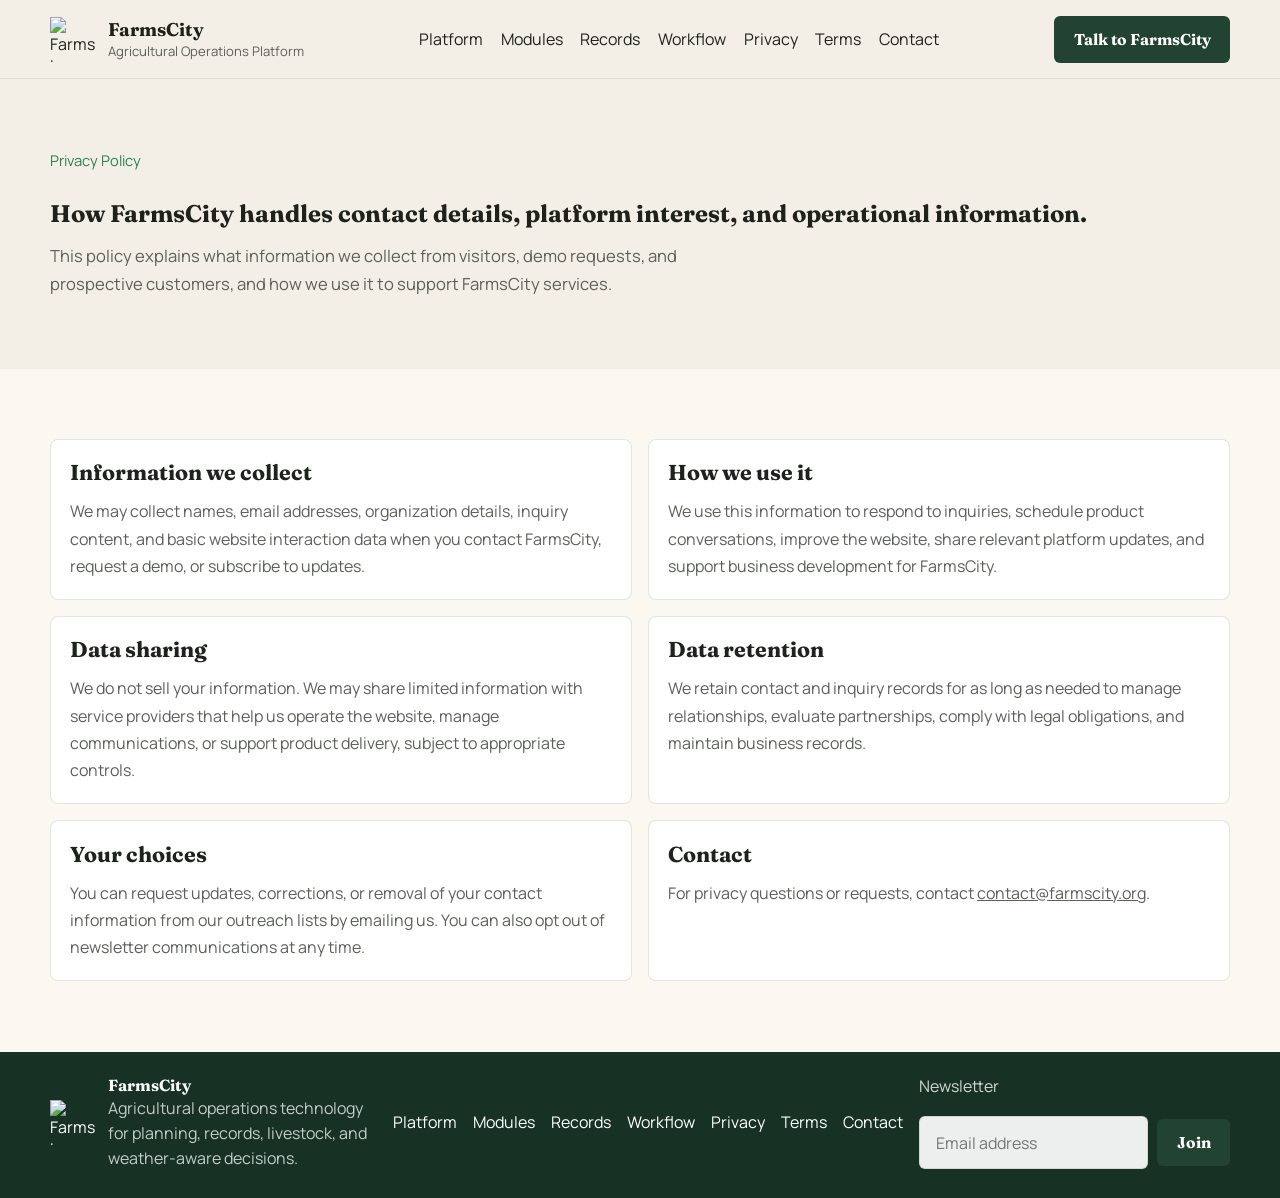
==== privacy.html @ 6cf919f9 "Update FarmsCity website content and legal pages" ====
<!DOCTYPE html>
<html lang="en">
<head>
  <meta charset="UTF-8">
  <meta name="viewport" content="width=device-width, initial-scale=1.0">
  <meta name="description" content="FarmsCity privacy policy for platform visitors, prospects, and farm operations partners.">
  <title>FarmsCity | Privacy Policy</title>
  <link rel="preconnect" href="https://fonts.googleapis.com">
  <link rel="preconnect" href="https://fonts.gstatic.com" crossorigin>
  <link href="https://fonts.googleapis.com/css2?family=Fraunces:opsz,wght@9..144,600;9..144,700&family=Manrope:wght@400;500;600;700&display=swap" rel="stylesheet">
  <link rel="icon" href="logo-mark.svg" type="image/svg+xml">
  <link rel="stylesheet" href="style.css">
</head>
<body>
  <header class="site-header">
    <div class="shell nav-shell">
      <a class="brand-link" href="./index.html" aria-label="FarmsCity home">
        <img class="brand-mark" src="logo-mark.svg" alt="FarmsCity logo">
        <div class="brand-copy">
          <span class="brand-name">FarmsCity</span>
          <span class="brand-subtitle">Agricultural Operations Platform</span>
        </div>
      </a>
      <nav class="main-nav" aria-label="Primary navigation">
        <a href="./index.html#platform">Platform</a>
        <a href="./index.html#modules">Modules</a>
        <a href="./index.html#records">Records</a>
        <a href="./index.html#workflow">Workflow</a>
        <a href="./privacy.html">Privacy</a>
        <a href="./terms.html">Terms</a>
        <a href="./contact.html">Contact</a>
      </nav>
      <a class="button button-solid" href="./contact.html">Talk to FarmsCity</a>
    </div>
  </header>

  <main class="legal-main">
    <section class="section-band section-cream">
      <div class="shell legal-hero">
        <span class="kicker">Privacy Policy</span>
        <h1>How FarmsCity handles contact details, platform interest, and operational information.</h1>
        <p class="hero-intro">This policy explains what information we collect from visitors, demo requests, and prospective customers, and how we use it to support FarmsCity services.</p>
      </div>
    </section>

    <section class="section-band section-paper">
      <div class="shell legal-layout">
        <article class="legal-card">
          <h2>Information we collect</h2>
          <p>We may collect names, email addresses, organization details, inquiry content, and basic website interaction data when you contact FarmsCity, request a demo, or subscribe to updates.</p>
        </article>
        <article class="legal-card">
          <h2>How we use it</h2>
          <p>We use this information to respond to inquiries, schedule product conversations, improve the website, share relevant platform updates, and support business development for FarmsCity.</p>
        </article>
        <article class="legal-card">
          <h2>Data sharing</h2>
          <p>We do not sell your information. We may share limited information with service providers that help us operate the website, manage communications, or support product delivery, subject to appropriate controls.</p>
        </article>
        <article class="legal-card">
          <h2>Data retention</h2>
          <p>We retain contact and inquiry records for as long as needed to manage relationships, evaluate partnerships, comply with legal obligations, and maintain business records.</p>
        </article>
        <article class="legal-card">
          <h2>Your choices</h2>
          <p>You can request updates, corrections, or removal of your contact information from our outreach lists by emailing us. You can also opt out of newsletter communications at any time.</p>
        </article>
        <article class="legal-card">
          <h2>Contact</h2>
          <p>For privacy questions or requests, contact <a href="mailto:contact@farmscity.org">contact@farmscity.org</a>.</p>
        </article>
      </div>
    </section>
  </main>

  <footer class="site-footer">
    <div class="shell footer-shell">
      <div class="footer-brand">
        <img class="brand-mark" src="logo-mark.svg" alt="FarmsCity logo">
        <div>
          <strong>FarmsCity</strong>
          <p>Agricultural operations technology for planning, records, livestock, and weather-aware decisions.</p>
        </div>
      </div>
      <div class="footer-links">
        <a href="./index.html#platform">Platform</a>
        <a href="./index.html#modules">Modules</a>
        <a href="./index.html#records">Records</a>
        <a href="./index.html#workflow">Workflow</a>
        <a href="./privacy.html">Privacy</a>
        <a href="./terms.html">Terms</a>
        <a href="./contact.html">Contact</a>
      </div>
      <form class="footer-newsletter" action="#" method="post">
        <label for="privacy-footer-newsletter-email">Newsletter</label>
        <div class="footer-newsletter-row">
          <input id="privacy-footer-newsletter-email" type="email" name="footer-newsletter-email" placeholder="Email address" required>
          <button class="button button-solid" type="submit">Join</button>
        </div>
      </form>
    </div>
  </footer>
</body>
</html>
---- style.css ----
:root {
  --cream: #f3efe6;
  --paper: #fbf8f1;
  --sand: #e6dac1;
  --leaf: #234332;
  --leaf-deep: #173224;
  --green: #2f7f52;
  --green-soft: #c9dec6;
  --clay: #b56b42;
  --sky: #7eb7c7;
  --gold: #c89e41;
  --ink: #1d221d;
  --muted: #5b6058;
  --line: rgba(29, 34, 29, 0.12);
  --white: #ffffff;
}

*,
*::before,
*::after {
  box-sizing: border-box;
}

html {
  scroll-behavior: smooth;
}

body {
  margin: 0;
  font-family: "Manrope", sans-serif;
  color: var(--ink);
  background: var(--cream);
}

img {
  display: block;
  max-width: 100%;
}

a {
  color: inherit;
}

button,
input,
textarea {
  font: inherit;
}

h1,
h2,
h3,
strong,
.brand-name,
.button,
.board-title {
  font-family: "Fraunces", serif;
  font-weight: 700;
}

h1,
h2,
h3,
p {
  margin: 0;
}

.shell {
  width: min(1180px, calc(100% - 2rem));
  margin: 0 auto;
}

.site-header {
  position: sticky;
  top: 0;
  z-index: 10;
  background: rgba(243, 239, 230, 0.9);
  backdrop-filter: blur(12px);
  border-bottom: 1px solid rgba(29, 34, 29, 0.08);
}

.nav-shell {
  display: flex;
  align-items: center;
  justify-content: space-between;
  gap: 1rem;
  min-height: 4.9rem;
}

.brand-link,
.brand-copy {
  display: flex;
  align-items: center;
}

.brand-link {
  gap: 0.8rem;
  text-decoration: none;
}

.brand-mark {
  width: 2.8rem;
  height: 2.8rem;
}

.brand-copy {
  flex-direction: column;
  align-items: flex-start;
  gap: 0.1rem;
}

.brand-name {
  font-size: 1.15rem;
}

.brand-subtitle {
  font-size: 0.82rem;
  color: var(--muted);
}

.main-nav {
  display: flex;
  align-items: center;
  gap: 1.1rem;
}

.main-nav a,
.footer-links a {
  text-decoration: none;
}

.button {
  display: inline-flex;
  align-items: center;
  justify-content: center;
  min-height: 2.95rem;
  padding: 0 1.15rem;
  border: 1px solid transparent;
  border-radius: 6px;
  text-decoration: none;
  font-size: 0.98rem;
}

.button-solid {
  background: var(--leaf);
  color: var(--white);
}

.button-outline {
  border-color: rgba(23, 50, 36, 0.18);
  color: var(--leaf);
  background: rgba(255, 255, 255, 0.44);
}

.hero-band,
.section-band,
.site-footer {
  position: relative;
}

.hero-band {
  overflow: hidden;
  background:
    linear-gradient(180deg, rgba(243, 239, 230, 0.96), rgba(243, 239, 230, 0.98)),
    repeating-linear-gradient(90deg, rgba(35, 67, 50, 0.04) 0, rgba(35, 67, 50, 0.04) 1px, transparent 1px, transparent 110px);
}

.hero-shell {
  display: grid;
  grid-template-columns: minmax(0, 1fr) minmax(360px, 0.92fr);
  align-items: start;
  gap: 2rem;
  padding: 4.2rem 0 2.6rem;
}

.hero-copy {
  padding-top: 1rem;
}

.kicker {
  display: inline-block;
  margin-bottom: 0.9rem;
  color: var(--green);
  font-size: 0.92rem;
}

.kicker-light {
  color: #d7e9dc;
}

.hero-copy h1 {
  font-size: 4.8rem;
  line-height: 0.92;
  margin-bottom: 1rem;
}

.hero-intro,
.section-copy,
.closing-actions p,
.contact-hero .hero-intro {
  max-width: 42rem;
  font-size: 1.04rem;
  line-height: 1.7;
  color: var(--muted);
}

.hero-actions {
  display: flex;
  gap: 0.9rem;
  margin-top: 1.7rem;
}

.hero-metrics {
  display: grid;
  grid-template-columns: repeat(3, minmax(0, 1fr));
  gap: 1rem;
  margin-top: 2rem;
  padding-top: 1rem;
  border-top: 1px solid rgba(29, 34, 29, 0.12);
}

.hero-metrics strong,
.overview-strip span,
.step-no,
.panel-label,
.module-tag,
.ledger-row em,
.board-chip {
  display: inline-block;
  margin-bottom: 0.4rem;
}

.hero-metrics span {
  display: block;
  color: var(--muted);
  line-height: 1.55;
}

.hero-board {
  position: relative;
  overflow: hidden;
  padding: 1rem;
  border: 1px solid rgba(35, 67, 50, 0.12);
  border-radius: 8px;
  background: linear-gradient(180deg, rgba(255, 255, 255, 0.55), rgba(255, 255, 255, 0.78));
}

.hero-board-image {
  width: 100%;
  aspect-ratio: 1 / 1;
  object-fit: cover;
  border-radius: 6px;
}

.hero-board-overlay {
  position: absolute;
  inset: 1rem;
  display: grid;
  align-content: start;
  gap: 0.85rem;
  padding: 1rem;
  border-radius: 6px;
  background: linear-gradient(180deg, rgba(20, 34, 23, 0.12), rgba(20, 34, 23, 0.58));
}

.board-top {
  display: flex;
  justify-content: space-between;
  align-items: center;
  padding-bottom: 0.9rem;
}

.board-title {
  font-size: 1.1rem;
  color: var(--green);
}

.board-chip {
  min-height: 2rem;
  padding: 0.42rem 0.8rem 0.1rem;
  border-radius: 999px;
  background: rgba(35, 67, 50, 0.08);
  color: var(--leaf);
  font-size: 0.86rem;
}

.board-grid {
  display: grid;
  grid-template-columns: repeat(2, minmax(0, 1fr));
  gap: 0.85rem;
}

.field-panel,
.module-card,
.season-step,
.overview-strip,
.contact-panel,
.contact-form,
.legal-card {
  border-radius: 8px;
}

.card-image,
.ledger-image,
.contact-panel-image {
  width: 100%;
  object-fit: cover;
  border-radius: 6px;
}

.card-image,
.contact-panel-image {
  aspect-ratio: 16 / 9;
  margin-bottom: 0.9rem;
}

.ledger-image {
  aspect-ratio: 16 / 7;
  margin-bottom: 0.9rem;
}

.field-panel {
  min-height: 10.7rem;
  padding: 1rem;
  color: var(--leaf-deep);
}

.field-panel strong,
.module-card h3,
.season-step h3,
.overview-strip span,
.contact-panel h2,
.ledger-row strong {
  font-size: 1.15rem;
}

.field-panel p,
.module-card p,
.season-step p,
.overview-strip p,
.audience-list p,
.contact-panel p,
.contact-list li,
.ledger-row span,
.contact-note a {
  line-height: 1.6;
  color: var(--muted);
}

.field-panel-crop { background: linear-gradient(180deg, #d8ebd6, #eef7e8); }
.field-panel-weather { background: linear-gradient(180deg, #d6ebf0, #eef8fb); }
.field-panel-livestock { background: linear-gradient(180deg, #f0dfd3, #fbf0e7); }
.field-panel-records { background: linear-gradient(180deg, #f2ead2, #fbf5e1); }

.section-band {
  padding: 4.4rem 0;
}

.section-cream { background: var(--cream); }
.section-paper { background: var(--paper); }
.section-sand { background: var(--sand); }
.section-earth { background: var(--leaf-deep); }
.section-leaf { background: var(--leaf); }

.section-shell {
  display: grid;
  gap: 1rem;
  margin-bottom: 1.8rem;
}

.section-split {
  grid-template-columns: minmax(0, 0.86fr) minmax(280px, 0.92fr);
  align-items: end;
}

.section-shell h2,
.records-copy h2,
.contact-hero h1,
.closing-band h2,
.audience-grid h2 {
  font-size: 2.7rem;
  line-height: 1.05;
}

.heading-light {
  color: var(--white);
}

.overview-strips {
  display: grid;
  grid-template-columns: repeat(3, minmax(0, 1fr));
  gap: 1rem;
}

.overview-strip {
  padding: 1.1rem;
  background: rgba(255, 255, 255, 0.48);
  border: 1px solid rgba(29, 34, 29, 0.08);
}

.module-grid,
.season-line,
.audience-grid,
.contact-grid {
  display: grid;
  gap: 1rem;
}

.module-grid {
  grid-template-columns: repeat(3, minmax(0, 1fr));
}

.module-card {
  min-height: 13rem;
  padding: 1.15rem;
  background: rgba(255, 255, 255, 0.06);
  color: var(--white);
  border: 1px solid rgba(255, 255, 255, 0.08);
}

.module-card p {
  color: rgba(255, 255, 255, 0.78);
}

.module-tag,
.step-no {
  min-width: 2rem;
  font-size: 0.92rem;
  color: var(--white);
}

.module-green { background: linear-gradient(180deg, rgba(43, 97, 63, 0.95), rgba(28, 58, 39, 0.96)); }
.module-clay { background: linear-gradient(180deg, rgba(146, 86, 50, 0.95), rgba(77, 42, 22, 0.96)); }
.module-sky { background: linear-gradient(180deg, rgba(78, 132, 152, 0.96), rgba(31, 69, 86, 0.98)); }
.module-gold { background: linear-gradient(180deg, rgba(163, 127, 47, 0.96), rgba(83, 62, 17, 0.98)); }
.module-moss { background: linear-gradient(180deg, rgba(64, 106, 58, 0.96), rgba(34, 57, 30, 0.98)); }
.module-rust { background: linear-gradient(180deg, rgba(144, 77, 49, 0.96), rgba(67, 30, 16, 0.98)); }

.records-grid {
  display: grid;
  grid-template-columns: minmax(0, 0.92fr) minmax(320px, 0.88fr);
  gap: 1.2rem;
  align-items: start;
}

.records-ledger {
  padding: 1rem;
  border: 1px solid var(--line);
  border-radius: 8px;
  background: var(--white);
}

.ledger-head,
.ledger-row {
  display: grid;
  grid-template-columns: minmax(0, 1.2fr) minmax(130px, 1fr) 82px;
  gap: 0.8rem;
  align-items: center;
}

.ledger-head {
  padding: 0 0 0.8rem;
  color: var(--muted);
  font-size: 0.9rem;
  border-bottom: 1px solid var(--line);
}

.ledger-row {
  padding: 1rem 0;
  border-bottom: 1px solid rgba(29, 34, 29, 0.08);
}

.ledger-row:last-child {
  border-bottom: 0;
}

.ledger-row em {
  min-height: 2rem;
  padding: 0.38rem 0.72rem 0.1rem;
  border-radius: 999px;
  background: rgba(35, 67, 50, 0.08);
  color: var(--leaf);
  font-style: normal;
  text-align: center;
  font-size: 0.85rem;
}

.season-line {
  grid-template-columns: repeat(4, minmax(0, 1fr));
}

.season-step {
  padding: 1.15rem;
  background: rgba(255, 255, 255, 0.6);
  border: 1px solid rgba(29, 34, 29, 0.08);
}

.step-no {
  color: var(--green);
  font-weight: 700;
}

.audience-grid {
  grid-template-columns: minmax(0, 0.86fr) minmax(300px, 1fr);
  align-items: start;
}

.audience-list {
  display: grid;
  grid-template-columns: repeat(2, minmax(0, 1fr));
  gap: 1rem;
  color: var(--white);
}

.audience-list strong {
  display: block;
  margin-bottom: 0.45rem;
  color: var(--white);
  font-size: 1.08rem;
}

.audience-list p {
  color: rgba(255, 255, 255, 0.78);
}

.closing-band {
  display: grid;
  grid-template-columns: minmax(0, 0.95fr) minmax(280px, 0.72fr);
  gap: 1.2rem;
  align-items: end;
}

.closing-actions {
  display: grid;
  gap: 1rem;
}

.contact-main .section-band:first-child {
  padding-bottom: 1.8rem;
}

.contact-hero,
.legal-hero {
  display: grid;
  gap: 0.9rem;
}

.contact-grid {
  grid-template-columns: minmax(0, 0.8fr) minmax(0, 1fr);
}

.contact-panel,
.contact-form,
.legal-card {
  padding: 1.2rem;
  background: var(--white);
  border: 1px solid var(--line);
}

.subscribe-band {
  display: grid;
  grid-template-columns: minmax(0, 1fr) minmax(320px, 0.7fr);
  gap: 1.2rem;
  align-items: end;
}

.newsletter-form,
.footer-newsletter {
  display: grid;
  gap: 0.75rem;
}

.newsletter-form {
  padding: 1.2rem;
  border: 1px solid var(--line);
  border-radius: 8px;
  background: var(--white);
}

.newsletter-form span,
.footer-newsletter label {
  display: block;
  margin-bottom: 0.45rem;
}

.newsletter-form input,
.footer-newsletter input {
  width: 100%;
  min-height: 3rem;
  border: 1px solid rgba(29, 34, 29, 0.12);
  border-radius: 6px;
  padding: 0.9rem 1rem;
  background: var(--paper);
}

.legal-layout {
  display: grid;
  grid-template-columns: repeat(2, minmax(0, 1fr));
  gap: 1rem;
}

.legal-card h2 {
  margin-bottom: 0.75rem;
  font-size: 1.35rem;
}

.legal-card p {
  line-height: 1.7;
  color: var(--muted);
}

.contact-list {
  margin: 1rem 0 0;
  padding-left: 1.2rem;
}

.contact-list li + li {
  margin-top: 0.5rem;
}

.contact-note {
  margin-top: 1.5rem;
  padding-top: 1rem;
  border-top: 1px solid var(--line);
}

.contact-note strong,
.contact-form span {
  display: block;
  margin-bottom: 0.45rem;
}

.contact-form label {
  display: block;
  margin-bottom: 1rem;
}

.contact-form input,
.contact-form textarea {
  width: 100%;
  border: 1px solid rgba(29, 34, 29, 0.12);
  border-radius: 6px;
  padding: 0.95rem 1rem;
  background: var(--paper);
}

.contact-form textarea {
  resize: vertical;
}

.site-footer {
  padding: 1.4rem 0 1.7rem;
  background: var(--leaf-deep);
  color: var(--white);
}

.footer-shell {
  display: grid;
  grid-template-columns: minmax(0, 1fr) auto auto;
  gap: 1rem;
  align-items: center;
}

.footer-brand {
  display: flex;
  align-items: center;
  gap: 0.8rem;
}

.footer-brand p {
  color: rgba(255, 255, 255, 0.75);
  line-height: 1.55;
}

.footer-links {
  display: flex;
  gap: 1rem;
  flex-wrap: wrap;
}

.footer-newsletter {
  min-width: min(100%, 22rem);
}

.footer-newsletter label {
  color: rgba(255, 255, 255, 0.8);
}

.footer-newsletter-row {
  display: grid;
  grid-template-columns: minmax(0, 1fr) auto;
  gap: 0.6rem;
  align-items: center;
}

.footer-newsletter input {
  background: rgba(255, 255, 255, 0.92);
}

@media (max-width: 1080px) {
  .hero-shell,
  .section-split,
  .records-grid,
  .audience-grid,
  .closing-band,
  .contact-grid,
  .footer-shell,
  .subscribe-band,
  .legal-layout {
    grid-template-columns: 1fr;
  }

  .module-grid,
  .season-line,
  .overview-strips {
    grid-template-columns: repeat(2, minmax(0, 1fr));
  }

  .hero-copy h1 {
    font-size: 4rem;
  }
}

@media (max-width: 820px) {
  .nav-shell,
  .main-nav,
  .hero-actions,
  .hero-metrics,
  .module-grid,
  .overview-strips,
  .season-line,
  .audience-list,
  .board-grid,
  .footer-links,
  .legal-layout {
    grid-template-columns: 1fr;
  }

  .nav-shell,
  .main-nav,
  .hero-actions,
  .footer-shell,
  .footer-links,
  .footer-newsletter-row {
    display: grid;
  }

  .main-nav {
    justify-items: start;
  }

  .hero-copy h1,
  .section-shell h2,
  .records-copy h2,
  .contact-hero h1,
  .closing-band h2,
  .audience-grid h2 {
    font-size: 2.7rem;
  }

  .hero-metrics {
    display: grid;
  }

  .ledger-head {
    display: none;
  }

  .ledger-row {
    grid-template-columns: 1fr;
    gap: 0.25rem;
  }
}
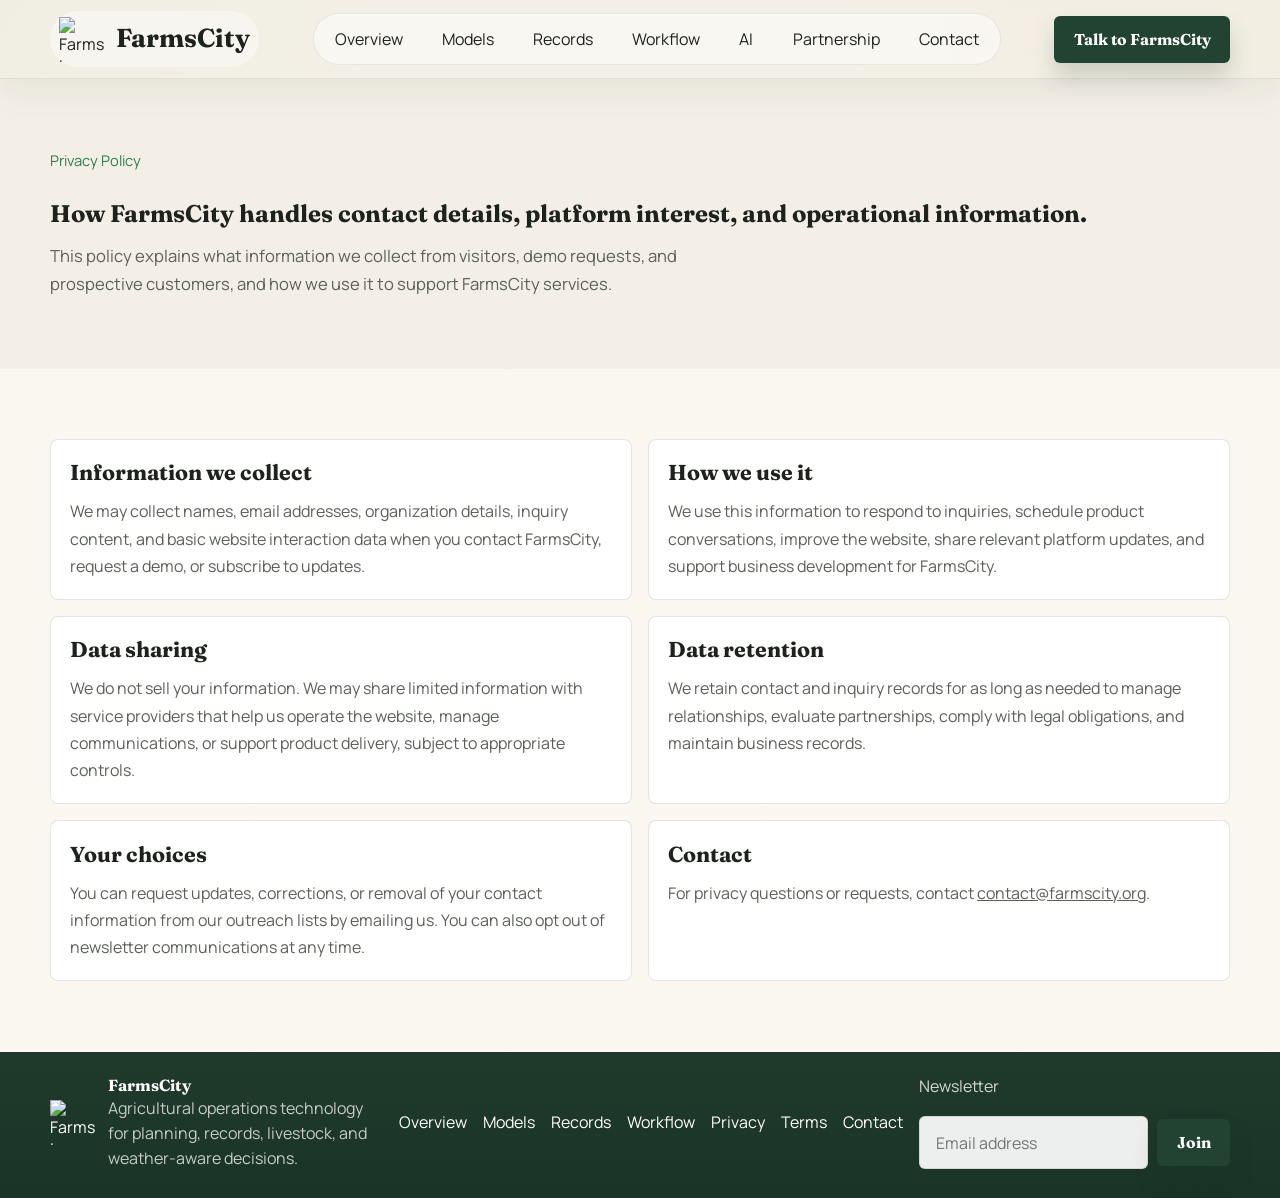
==== commit f6bdeeb8: "Update FarmsCity website sections and navigation" ====
--- a/privacy.html
+++ b/privacy.html
@@ -18,16 +18,15 @@
         <img class="brand-mark" src="logo-mark.svg" alt="FarmsCity logo">
         <div class="brand-copy">
           <span class="brand-name">FarmsCity</span>
-          <span class="brand-subtitle">Agricultural Operations Platform</span>
         </div>
       </a>
       <nav class="main-nav" aria-label="Primary navigation">
-        <a href="./index.html#platform">Platform</a>
-        <a href="./index.html#modules">Modules</a>
+        <a href="./index.html#platform">Overview</a>
+        <a href="./index.html#models">Models</a>
         <a href="./index.html#records">Records</a>
         <a href="./index.html#workflow">Workflow</a>
-        <a href="./privacy.html">Privacy</a>
-        <a href="./terms.html">Terms</a>
+        <a href="./index.html#intelligence">AI</a>
+        <a href="./index.html#partnership">Partnership</a>
         <a href="./contact.html">Contact</a>
       </nav>
       <a class="button button-solid" href="./contact.html">Talk to FarmsCity</a>
@@ -83,8 +82,8 @@
         </div>
       </div>
       <div class="footer-links">
-        <a href="./index.html#platform">Platform</a>
-        <a href="./index.html#modules">Modules</a>
+        <a href="./index.html#platform">Overview</a>
+        <a href="./index.html#models">Models</a>
         <a href="./index.html#records">Records</a>
         <a href="./index.html#workflow">Workflow</a>
         <a href="./privacy.html">Privacy</a>
--- a/style.css
+++ b/style.css
@@ -29,7 +29,10 @@
   margin: 0;
   font-family: "Manrope", sans-serif;
   color: var(--ink);
-  background: var(--cream);
+  background:
+    radial-gradient(circle at top left, rgba(47, 127, 82, 0.08), transparent 24rem),
+    radial-gradient(circle at top right, rgba(200, 158, 65, 0.12), transparent 28rem),
+    var(--cream);
 }
 
 img {
@@ -74,9 +77,10 @@
   position: sticky;
   top: 0;
   z-index: 10;
-  background: rgba(243, 239, 230, 0.9);
-  backdrop-filter: blur(12px);
+  background: rgba(243, 239, 230, 0.82);
+  backdrop-filter: blur(16px);
   border-bottom: 1px solid rgba(29, 34, 29, 0.08);
+  box-shadow: 0 14px 32px rgba(29, 34, 29, 0.05);
 }
 
 .nav-shell {
@@ -85,6 +89,7 @@
   justify-content: space-between;
   gap: 1rem;
   min-height: 4.9rem;
+  padding: 0.4rem 0;
 }
 
 .brand-link,
@@ -96,6 +101,9 @@
 .brand-link {
   gap: 0.8rem;
   text-decoration: none;
+  padding: 0.35rem 0.55rem;
+  border-radius: 999px;
+  background: rgba(255, 255, 255, 0.42);
 }
 
 .brand-mark {
@@ -106,27 +114,43 @@
 .brand-copy {
   flex-direction: column;
   align-items: flex-start;
-  gap: 0.1rem;
+  gap: 0;
 }
 
 .brand-name {
-  font-size: 1.15rem;
-}
-
-.brand-subtitle {
-  font-size: 0.82rem;
-  color: var(--muted);
+  font-size: 1.62rem;
+  line-height: 1;
 }
 
 .main-nav {
   display: flex;
   align-items: center;
-  gap: 1.1rem;
+  gap: 0.55rem;
+  padding: 0.35rem;
+  border: 1px solid rgba(29, 34, 29, 0.08);
+  border-radius: 999px;
+  background: rgba(255, 255, 255, 0.46);
+  box-shadow: inset 0 1px 0 rgba(255, 255, 255, 0.45);
 }
 
 .main-nav a,
 .footer-links a {
   text-decoration: none;
+}
+
+.main-nav a {
+  min-height: 2.4rem;
+  display: inline-flex;
+  align-items: center;
+  padding: 0 0.95rem;
+  border-radius: 999px;
+  transition: background-color 160ms ease, color 160ms ease;
+}
+
+.main-nav a:hover,
+.main-nav a:focus-visible {
+  background: rgba(35, 67, 50, 0.09);
+  color: var(--leaf);
 }
 
 .button {
@@ -144,12 +168,14 @@
 .button-solid {
   background: var(--leaf);
   color: var(--white);
+  box-shadow: 0 14px 24px rgba(23, 50, 36, 0.18);
 }
 
 .button-outline {
   border-color: rgba(23, 50, 36, 0.18);
   color: var(--leaf);
   background: rgba(255, 255, 255, 0.44);
+  box-shadow: 0 10px 18px rgba(29, 34, 29, 0.05);
 }
 
 .hero-band,
@@ -161,6 +187,7 @@
 .hero-band {
   overflow: hidden;
   background:
+    linear-gradient(135deg, rgba(255, 255, 255, 0.16), rgba(255, 255, 255, 0) 42%),
     linear-gradient(180deg, rgba(243, 239, 230, 0.96), rgba(243, 239, 230, 0.98)),
     repeating-linear-gradient(90deg, rgba(35, 67, 50, 0.04) 0, rgba(35, 67, 50, 0.04) 1px, transparent 1px, transparent 110px);
 }
@@ -204,6 +231,10 @@
   color: var(--muted);
 }
 
+.section-copy-light {
+  color: rgba(255, 255, 255, 0.78);
+}
+
 .hero-actions {
   display: flex;
   gap: 0.9rem;
@@ -224,7 +255,6 @@
 .step-no,
 .panel-label,
 .module-tag,
-.ledger-row em,
 .board-chip {
   display: inline-block;
   margin-bottom: 0.4rem;
@@ -243,6 +273,7 @@
   border: 1px solid rgba(35, 67, 50, 0.12);
   border-radius: 8px;
   background: linear-gradient(180deg, rgba(255, 255, 255, 0.55), rgba(255, 255, 255, 0.78));
+  box-shadow: 0 24px 54px rgba(29, 34, 29, 0.12);
 }
 
 .hero-board-image {
@@ -301,21 +332,17 @@
 }
 
 .card-image,
-.ledger-image,
-.contact-panel-image {
+.contact-panel-image,
+.records-visual-image {
   width: 100%;
   object-fit: cover;
   border-radius: 6px;
 }
 
 .card-image,
-.contact-panel-image {
+.contact-panel-image,
+.records-visual-image {
   aspect-ratio: 16 / 9;
-  margin-bottom: 0.9rem;
-}
-
-.ledger-image {
-  aspect-ratio: 16 / 7;
   margin-bottom: 0.9rem;
 }
 
@@ -357,10 +384,26 @@
 }
 
 .section-cream { background: var(--cream); }
-.section-paper { background: var(--paper); }
-.section-sand { background: var(--sand); }
-.section-earth { background: var(--leaf-deep); }
-.section-leaf { background: var(--leaf); }
+.section-paper {
+  background:
+    linear-gradient(180deg, rgba(251, 248, 241, 0.95), rgba(251, 248, 241, 0.97)),
+    url("https://images.pexels.com/photos/1595104/pexels-photo-1595104.jpeg?auto=compress&cs=tinysrgb&w=1600") center/cover no-repeat;
+}
+.section-sand {
+  background:
+    linear-gradient(180deg, rgba(230, 218, 193, 0.94), rgba(230, 218, 193, 0.97)),
+    url("https://images.pexels.com/photos/440731/pexels-photo-440731.jpeg?auto=compress&cs=tinysrgb&w=1600") center/cover no-repeat;
+}
+.section-earth {
+  background:
+    linear-gradient(180deg, rgba(23, 50, 36, 0.95), rgba(23, 50, 36, 0.98)),
+    url("https://images.pexels.com/photos/2132250/pexels-photo-2132250.jpeg?auto=compress&cs=tinysrgb&w=1600") center/cover no-repeat;
+}
+.section-leaf {
+  background:
+    linear-gradient(180deg, rgba(35, 67, 50, 0.94), rgba(35, 67, 50, 0.98)),
+    url("https://images.pexels.com/photos/248880/pexels-photo-248880.jpeg?auto=compress&cs=tinysrgb&w=1600") center/cover no-repeat;
+}
 
 .section-shell {
   display: grid;
@@ -396,6 +439,7 @@
   padding: 1.1rem;
   background: rgba(255, 255, 255, 0.48);
   border: 1px solid rgba(29, 34, 29, 0.08);
+  box-shadow: 0 16px 30px rgba(29, 34, 29, 0.05);
 }
 
 .module-grid,
@@ -403,6 +447,12 @@
 .audience-grid,
 .contact-grid {
   display: grid;
+  gap: 1rem;
+}
+
+.intelligence-grid {
+  display: grid;
+  grid-template-columns: repeat(3, minmax(0, 1fr));
   gap: 1rem;
 }
 
@@ -416,6 +466,7 @@
   background: rgba(255, 255, 255, 0.06);
   color: var(--white);
   border: 1px solid rgba(255, 255, 255, 0.08);
+  box-shadow: 0 20px 36px rgba(11, 23, 16, 0.16);
 }
 
 .module-card p {
@@ -436,53 +487,126 @@
 .module-moss { background: linear-gradient(180deg, rgba(64, 106, 58, 0.96), rgba(34, 57, 30, 0.98)); }
 .module-rust { background: linear-gradient(180deg, rgba(144, 77, 49, 0.96), rgba(67, 30, 16, 0.98)); }
 
-.records-grid {
-  display: grid;
-  grid-template-columns: minmax(0, 0.92fr) minmax(320px, 0.88fr);
+.intelligence-panel {
+  min-height: 100%;
+  padding: 1.2rem;
+  border: 1px solid rgba(255, 255, 255, 0.08);
+  border-radius: 8px;
+  background: rgba(255, 255, 255, 0.06);
+  color: var(--white);
+  box-shadow: 0 18px 32px rgba(11, 23, 16, 0.14);
+}
+
+.intelligence-panel h3,
+.intelligence-panel strong {
+  display: block;
+  margin: 0.6rem 0 0.55rem;
+  font-size: 1.16rem;
+}
+
+.intelligence-panel p {
+  color: rgba(255, 255, 255, 0.78);
+  line-height: 1.65;
+}
+
+.intelligence-panel-lead {
+  grid-column: span 2;
+  background: linear-gradient(135deg, rgba(255, 255, 255, 0.12), rgba(255, 255, 255, 0.04));
+}
+
+.records-hub {
+  display: grid;
+  grid-template-columns: minmax(0, 0.88fr) minmax(340px, 0.96fr);
   gap: 1.2rem;
   align-items: start;
 }
 
-.records-ledger {
+.records-points {
+  display: grid;
+  gap: 0.9rem;
+  margin-top: 1.5rem;
+}
+
+.records-points article,
+.records-stack-card {
   padding: 1rem;
-  border: 1px solid var(--line);
+  border: 1px solid rgba(29, 34, 29, 0.08);
+  border-radius: 8px;
+  background: rgba(255, 255, 255, 0.52);
+  box-shadow: 0 14px 28px rgba(29, 34, 29, 0.05);
+}
+
+.records-points strong,
+.records-stack-card strong {
+  display: block;
+  margin-bottom: 0.45rem;
+  font-size: 1.08rem;
+}
+
+.records-points p,
+.records-stack-card span {
+  color: var(--muted);
+  line-height: 1.6;
+}
+
+.records-showcase {
+  display: grid;
+  gap: 1rem;
+}
+
+.records-visual-card {
+  position: relative;
+  overflow: hidden;
+  border: 1px solid rgba(29, 34, 29, 0.08);
   border-radius: 8px;
   background: var(--white);
-}
-
-.ledger-head,
-.ledger-row {
-  display: grid;
-  grid-template-columns: minmax(0, 1.2fr) minmax(130px, 1fr) 82px;
-  gap: 0.8rem;
+  box-shadow: 0 22px 42px rgba(29, 34, 29, 0.1);
+}
+
+.records-visual-image {
+  margin-bottom: 0;
+}
+
+.records-visual-overlay {
+  position: absolute;
+  inset: auto 0 0 0;
+  display: grid;
+  gap: 0.45rem;
+  padding: 1.1rem;
+  background: linear-gradient(180deg, rgba(20, 34, 23, 0.08), rgba(20, 34, 23, 0.82));
+}
+
+.records-badge {
+  display: inline-flex;
+  width: fit-content;
+  min-height: 2rem;
   align-items: center;
-}
-
-.ledger-head {
-  padding: 0 0 0.8rem;
-  color: var(--muted);
-  font-size: 0.9rem;
-  border-bottom: 1px solid var(--line);
-}
-
-.ledger-row {
-  padding: 1rem 0;
-  border-bottom: 1px solid rgba(29, 34, 29, 0.08);
-}
-
-.ledger-row:last-child {
-  border-bottom: 0;
-}
-
-.ledger-row em {
-  min-height: 2rem;
-  padding: 0.38rem 0.72rem 0.1rem;
+  padding: 0.12rem 0.8rem 0;
   border-radius: 999px;
-  background: rgba(35, 67, 50, 0.08);
-  color: var(--leaf);
-  font-style: normal;
-  text-align: center;
-  font-size: 0.85rem;
+  background: rgba(255, 255, 255, 0.14);
+  color: #e2f1e5;
+  font-size: 0.84rem;
+}
+
+.records-visual-overlay strong {
+  color: var(--white);
+  font-size: 1.2rem;
+}
+
+.records-visual-overlay p {
+  color: rgba(255, 255, 255, 0.82);
+  line-height: 1.6;
+}
+
+.records-stack {
+  display: grid;
+  grid-template-columns: repeat(3, minmax(0, 1fr));
+  gap: 1rem;
+}
+
+.records-stack-card {
+  min-height: 100%;
+  background: rgba(255, 255, 255, 0.72);
 }
 
 .season-line {
@@ -493,6 +617,7 @@
   padding: 1.15rem;
   background: rgba(255, 255, 255, 0.6);
   border: 1px solid rgba(29, 34, 29, 0.08);
+  box-shadow: 0 16px 28px rgba(29, 34, 29, 0.05);
 }
 
 .step-no {
@@ -521,6 +646,45 @@
 
 .audience-list p {
   color: rgba(255, 255, 255, 0.78);
+}
+
+.partnership-carousel {
+  overflow: hidden;
+  padding-top: 0.4rem;
+}
+
+.partnership-track {
+  display: flex;
+  gap: 1rem;
+  width: max-content;
+  animation: partner-scroll 24s linear infinite;
+}
+
+.partner-card {
+  flex: 0 0 15rem;
+  min-height: 8.8rem;
+  display: grid;
+  place-items: center;
+  padding: 1rem;
+  border: 1px solid rgba(29, 34, 29, 0.08);
+  border-radius: 8px;
+  background: rgba(255, 255, 255, 0.7);
+  box-shadow: 0 16px 30px rgba(29, 34, 29, 0.08);
+}
+
+.partner-card img {
+  width: 100%;
+  max-height: 5.6rem;
+  object-fit: contain;
+}
+
+@keyframes partner-scroll {
+  from {
+    transform: translateX(0);
+  }
+  to {
+    transform: translateX(calc(-50% - 0.5rem));
+  }
 }
 
 .closing-band {
@@ -575,6 +739,7 @@
   border: 1px solid var(--line);
   border-radius: 8px;
   background: var(--white);
+  box-shadow: 0 18px 36px rgba(29, 34, 29, 0.06);
 }
 
 .newsletter-form span,
@@ -650,7 +815,9 @@
 
 .site-footer {
   padding: 1.4rem 0 1.7rem;
-  background: var(--leaf-deep);
+  background:
+    linear-gradient(180deg, rgba(23, 50, 36, 0.96), rgba(23, 50, 36, 0.99)),
+    url("https://images.pexels.com/photos/248880/pexels-photo-248880.jpeg?auto=compress&cs=tinysrgb&w=1600") center/cover no-repeat;
   color: var(--white);
 }
 
@@ -700,7 +867,7 @@
 @media (max-width: 1080px) {
   .hero-shell,
   .section-split,
-  .records-grid,
+  .records-hub,
   .audience-grid,
   .closing-band,
   .contact-grid,
@@ -712,7 +879,9 @@
 
   .module-grid,
   .season-line,
-  .overview-strips {
+  .overview-strips,
+  .records-stack,
+  .intelligence-grid {
     grid-template-columns: repeat(2, minmax(0, 1fr));
   }
 
@@ -729,6 +898,7 @@
   .module-grid,
   .overview-strips,
   .season-line,
+  .intelligence-grid,
   .audience-list,
   .board-grid,
   .footer-links,
@@ -762,12 +932,16 @@
     display: grid;
   }
 
-  .ledger-head {
-    display: none;
-  }
-
-  .ledger-row {
+  .partner-card {
+    flex-basis: 12.5rem;
+    min-height: 7.8rem;
+  }
+
+  .intelligence-panel-lead {
+    grid-column: auto;
+  }
+
+  .records-stack {
     grid-template-columns: 1fr;
-    gap: 0.25rem;
-  }
-}
+  }
+}
